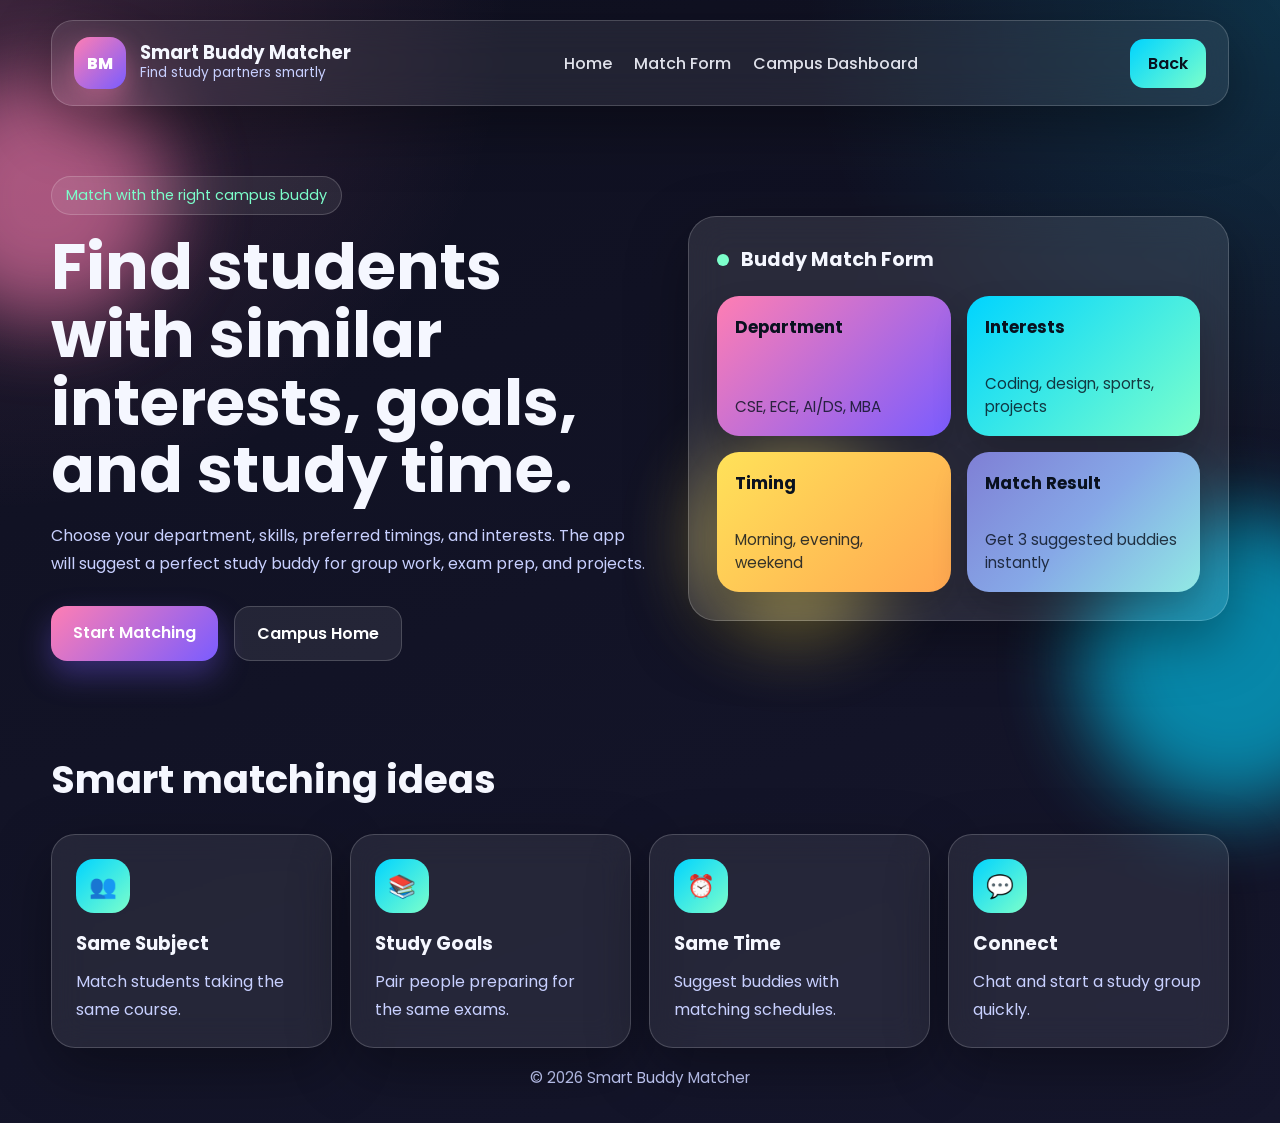
==== buddy.html @ 68c0db06 "Create buddy.html" ====
<!DOCTYPE html>
<html lang="en">
<head>
  <meta charset="UTF-8" />
  <meta name="viewport" content="width=device-width, initial-scale=1.0" />
  <title>Smart Buddy Matcher</title>
  <link rel="preconnect" href="https://fonts.googleapis.com">
  <link rel="preconnect" href="https://fonts.gstatic.com" crossorigin>
  <link href="https://fonts.googleapis.com/css2?family=Poppins:wght@300;400;500;600;700;800&display=swap" rel="stylesheet">
  <link rel="stylesheet" href="style.css" />
</head>
<body>
  <div class="bg-shape shape1"></div>
  <div class="bg-shape shape2"></div>
  <div class="bg-shape shape3"></div>

  <header class="navbar">
    <div class="logo">
      <div class="logo-badge">BM</div>
      <div>
        <h1>Smart Buddy Matcher</h1>
        <p>Find study partners smartly</p>
      </div>
    </div>

    <nav class="nav-links">
      <a href="index.html">Home</a>
      <a href="#form">Match Form</a>
      <a href="index.html">Campus Dashboard</a>
    </nav>

    <a class="cta-btn" href="index.html">Back</a>
  </header>

  <main class="hero">
    <section class="hero-content">
      <span class="tag">Match with the right campus buddy</span>
      <h2>Find students with similar interests, goals, and study time.</h2>
      <p>
        Choose your department, skills, preferred timings, and interests. The app will suggest
        a perfect study buddy for group work, exam prep, and projects.
      </p>

      <div class="hero-actions">
        <a href="#form" class="primary-btn">Start Matching</a>
        <a href="index.html" class="secondary-btn">Campus Home</a>
      </div>
    </section>

    <section class="hero-visual">
      <div class="glass-card main-card">
        <div class="card-top">
          <span class="pulse"></span>
          <h3>Buddy Match Form</h3>
        </div>

        <div class="dashboard-grid" id="form">
          <div class="mini-card accent1">
            <h4>Department</h4>
            <p>CSE, ECE, AI/DS, MBA</p>
          </div>
          <div class="mini-card accent2">
            <h4>Interests</h4>
            <p>Coding, design, sports, projects</p>
          </div>
          <div class="mini-card accent3">
            <h4>Timing</h4>
            <p>Morning, evening, weekend</p>
          </div>
          <div class="mini-card accent4">
            <h4>Match Result</h4>
            <p>Get 3 suggested buddies instantly</p>
          </div>
        </div>
      </div>
    </section>
  </main>

  <section class="features">
    <h2>Smart matching ideas</h2>
    <div class="feature-grid">
      <div class="feature-card">
        <div class="icon">👥</div>
        <h3>Same Subject</h3>
        <p>Match students taking the same course.</p>
      </div>
      <div class="feature-card">
        <div class="icon">📚</div>
        <h3>Study Goals</h3>
        <p>Pair people preparing for the same exams.</p>
      </div>
      <div class="feature-card">
        <div class="icon">⏰</div>
        <h3>Same Time</h3>
        <p>Suggest buddies with matching schedules.</p>
      </div>
      <div class="feature-card">
        <div class="icon">💬</div>
        <h3>Connect</h3>
        <p>Chat and start a study group quickly.</p>
      </div>
    </div>
  </section>

  <footer>
    <p>© 2026 Smart Buddy Matcher</p>
  </footer>

  <script src="script.js"></script>
</body>
</html>
---- style.css ----
:root {
  --bg1: #0f1020;
  --bg2: #15162c;
  --text: #f5f7ff;
  --muted: #c8d0ff;
  --card: rgba(255, 255, 255, 0.12);
  --border: rgba(255, 255, 255, 0.18);
  --shadow: 0 20px 60px rgba(0, 0, 0, 0.35);
  --grad1: linear-gradient(135deg, #ff7eb3, #7a5cff);
  --grad2: linear-gradient(135deg, #00d4ff, #7cffcb);
  --grad3: linear-gradient(135deg, #ffe259, #ffa751);
  --grad4: linear-gradient(135deg, #7f7fd5, #86a8e7, #91eae4);
}

* {
  margin: 0;
  padding: 0;
  box-sizing: border-box;
  font-family: 'Poppins', sans-serif;
}

html {
  scroll-behavior: smooth;
}

body {
  min-height: 100vh;
  background:
    radial-gradient(circle at top left, rgba(255, 126, 179, 0.18), transparent 30%),
    radial-gradient(circle at top right, rgba(0, 212, 255, 0.16), transparent 28%),
    linear-gradient(160deg, var(--bg1), var(--bg2));
  color: var(--text);
  overflow-x: hidden;
}

.bg-shape {
  position: fixed;
  border-radius: 50%;
  filter: blur(40px);
  opacity: 0.6;
  z-index: -1;
  animation: float 8s ease-in-out infinite;
}

.shape1 {
  width: 250px;
  height: 250px;
  background: #ff7eb3;
  top: 8%;
  left: -80px;
}

.shape2 {
  width: 300px;
  height: 300px;
  background: #00d4ff;
  bottom: 10%;
  right: -100px;
  animation-delay: 2s;
}

.shape3 {
  width: 180px;
  height: 180px;
  background: #ffe259;
  top: 50%;
  left: 55%;
  animation-delay: 4s;
}

.navbar {
  width: min(1200px, 92%);
  margin: 20px auto 0;
  padding: 16px 22px;
  display: flex;
  align-items: center;
  justify-content: space-between;
  gap: 20px;
  background: rgba(255, 255, 255, 0.08);
  border: 1px solid var(--border);
  border-radius: 22px;
  backdrop-filter: blur(18px);
  box-shadow: var(--shadow);
}

.logo {
  display: flex;
  align-items: center;
  gap: 14px;
}

.logo-badge {
  width: 52px;
  height: 52px;
  display: grid;
  place-items: center;
  border-radius: 16px;
  background: var(--grad1);
  color: white;
  font-weight: 800;
  box-shadow: 0 10px 25px rgba(255, 126, 179, 0.35);
}

.logo h1 {
  font-size: 1.15rem;
  line-height: 1.1;
}

.logo p {
  font-size: 0.85rem;
  color: var(--muted);
}

.nav-links {
  display: flex;
  gap: 22px;
  flex-wrap: wrap;
}

.nav-links a {
  color: var(--text);
  text-decoration: none;
  font-weight: 500;
  opacity: 0.9;
}

.nav-links a:hover {
  opacity: 1;
  color: #7cffcb;
}

.cta-btn, .primary-btn, .secondary-btn {
  border: none;
  outline: none;
  cursor: pointer;
  text-decoration: none;
  transition: 0.3s ease;
  font-weight: 600;
}

.cta-btn {
  padding: 12px 18px;
  border-radius: 14px;
  background: var(--grad2);
  color: #09111f;
}

.hero {
  width: min(1200px, 92%);
  margin: 70px auto 0;
  display: grid;
  grid-template-columns: 1.05fr 0.95fr;
  gap: 40px;
  align-items: center;
}

.tag {
  display: inline-block;
  padding: 8px 14px;
  border-radius: 999px;
  background: rgba(255, 255, 255, 0.08);
  border: 1px solid var(--border);
  color: #7cffcb;
  font-size: 0.9rem;
  margin-bottom: 18px;
}

.hero-content h2 {
  font-size: clamp(2.3rem, 5vw, 4.4rem);
  line-height: 1.06;
  margin-bottom: 18px;
}

.hero-content p {
  color: var(--muted);
  max-width: 620px;
  line-height: 1.75;
  margin-bottom: 28px;
}

.hero-actions {
  display: flex;
  gap: 16px;
  flex-wrap: wrap;
}

.primary-btn, .secondary-btn {
  padding: 14px 22px;
  border-radius: 16px;
}

.primary-btn {
  background: var(--grad1);
  color: white;
  box-shadow: 0 14px 30px rgba(122, 92, 255, 0.35);
}

.secondary-btn {
  background: rgba(255, 255, 255, 0.08);
  border: 1px solid var(--border);
  color: white;
}

.primary-btn:hover, .secondary-btn:hover, .cta-btn:hover {
  transform: translateY(-2px) scale(1.02);
}

.stats {
  display: flex;
  gap: 16px;
  flex-wrap: wrap;
  margin-top: 34px;
}

.stat-card {
  min-width: 140px;
  padding: 18px;
  border-radius: 18px;
  background: rgba(255, 255, 255, 0.09);
  border: 1px solid var(--border);
  backdrop-filter: blur(16px);
}

.stat-card h3 {
  font-size: 1.5rem;
  margin-bottom: 4px;
}

.stat-card p {
  margin: 0;
  color: var(--muted);
}

.glass-card {
  background: rgba(255, 255, 255, 0.1);
  border: 1px solid var(--border);
  backdrop-filter: blur(18px);
  box-shadow: var(--shadow);
  border-radius: 28px;
}

.main-card {
  padding: 28px;
  position: relative;
  overflow: hidden;
}

.card-top {
  display: flex;
  align-items: center;
  gap: 12px;
  margin-bottom: 22px;
}

.pulse {
  width: 12px;
  height: 12px;
  border-radius: 50%;
  background: #7cffcb;
  box-shadow: 0 0 0 0 rgba(124, 255, 203, 0.7);
  animation: pulse 1.8s infinite;
}

.card-top h3 {
  font-size: 1.2rem;
}

.dashboard-grid {
  display: grid;
  grid-template-columns: repeat(2, 1fr);
  gap: 16px;
}

.mini-card {
  min-height: 140px;
  padding: 18px;
  border-radius: 22px;
  color: #09111f;
  display: flex;
  flex-direction: column;
  justify-content: space-between;
  box-shadow: 0 18px 35px rgba(0, 0, 0, 0.2);
  transition: transform 0.3s ease;
}

.mini-card:hover {
  transform: translateY(-5px);
}

.mini-card h4 {
  font-size: 1.05rem;
}

.mini-card p {
  color: rgba(9, 17, 31, 0.82);
  font-size: 0.95rem;
}

.accent1 { background: var(--grad1); }
.accent2 { background: var(--grad2); }
.accent3 { background: var(--grad3); }
.accent4 { background: var(--grad4); }

.features {
  width: min(1200px, 92%);
  margin: 90px auto 0;
}

.features h2, .about h2 {
  font-size: clamp(1.8rem, 3vw, 2.8rem);
  margin-bottom: 26px;
}

.feature-grid {
  display: grid;
  grid-template-columns: repeat(4, 1fr);
  gap: 18px;
}

.feature-card {
  padding: 24px;
  border-radius: 24px;
  background: rgba(255, 255, 255, 0.08);
  border: 1px solid var(--border);
  backdrop-filter: blur(16px);
  box-shadow: var(--shadow);
  transition: 0.3s ease;
}

.feature-card:hover {
  transform: translateY(-6px);
  background: rgba(255, 255, 255, 0.12);
}

.icon {
  width: 54px;
  height: 54px;
  display: grid;
  place-items: center;
  border-radius: 18px;
  background: var(--grad2);
  font-size: 1.4rem;
  margin-bottom: 16px;
}

.feature-card h3 {
  margin-bottom: 10px;
}

.feature-card p {
  color: var(--muted);
  line-height: 1.7;
}

.about {
  width: min(1200px, 92%);
  margin: 90px auto 70px;
}

.about-card {
  padding: 34px;
}

.about-card p {
  color: var(--muted);
  margin: 14px 0 24px;
  max-width: 700px;
  line-height: 1.8;
}

footer {
  text-align: center;
  padding: 18px 20px 34px;
  color: var(--muted);
  font-size: 0.95rem;
}

@keyframes float {
  0%, 100% { transform: translateY(0px) translateX(0px); }
  50% { transform: translateY(-18px) translateX(10px); }
}

@keyframes pulse {
  0% { box-shadow: 0 0 0 0 rgba(124, 255, 203, 0.7); }
  70% { box-shadow: 0 0 0 18px rgba(124, 255, 203, 0); }
  100% { box-shadow: 0 0 0 0 rgba(124, 255, 203, 0); }
}

@media (max-width: 980px) {
  .hero, .feature-grid {
    grid-template-columns: 1fr;
  }

  .navbar {
    flex-wrap: wrap;
  }

  .nav-links {
    width: 100%;
    justify-content: center;
  }
}

@media (max-width: 640px) {
  .hero {
    margin-top: 45px;
  }

  .dashboard-grid {
    grid-template-columns: 1fr;
  }

  .stats {
    flex-direction: column;
  }

  .feature-card, .about-card, .main-card {
    padding: 20px;
  }
}
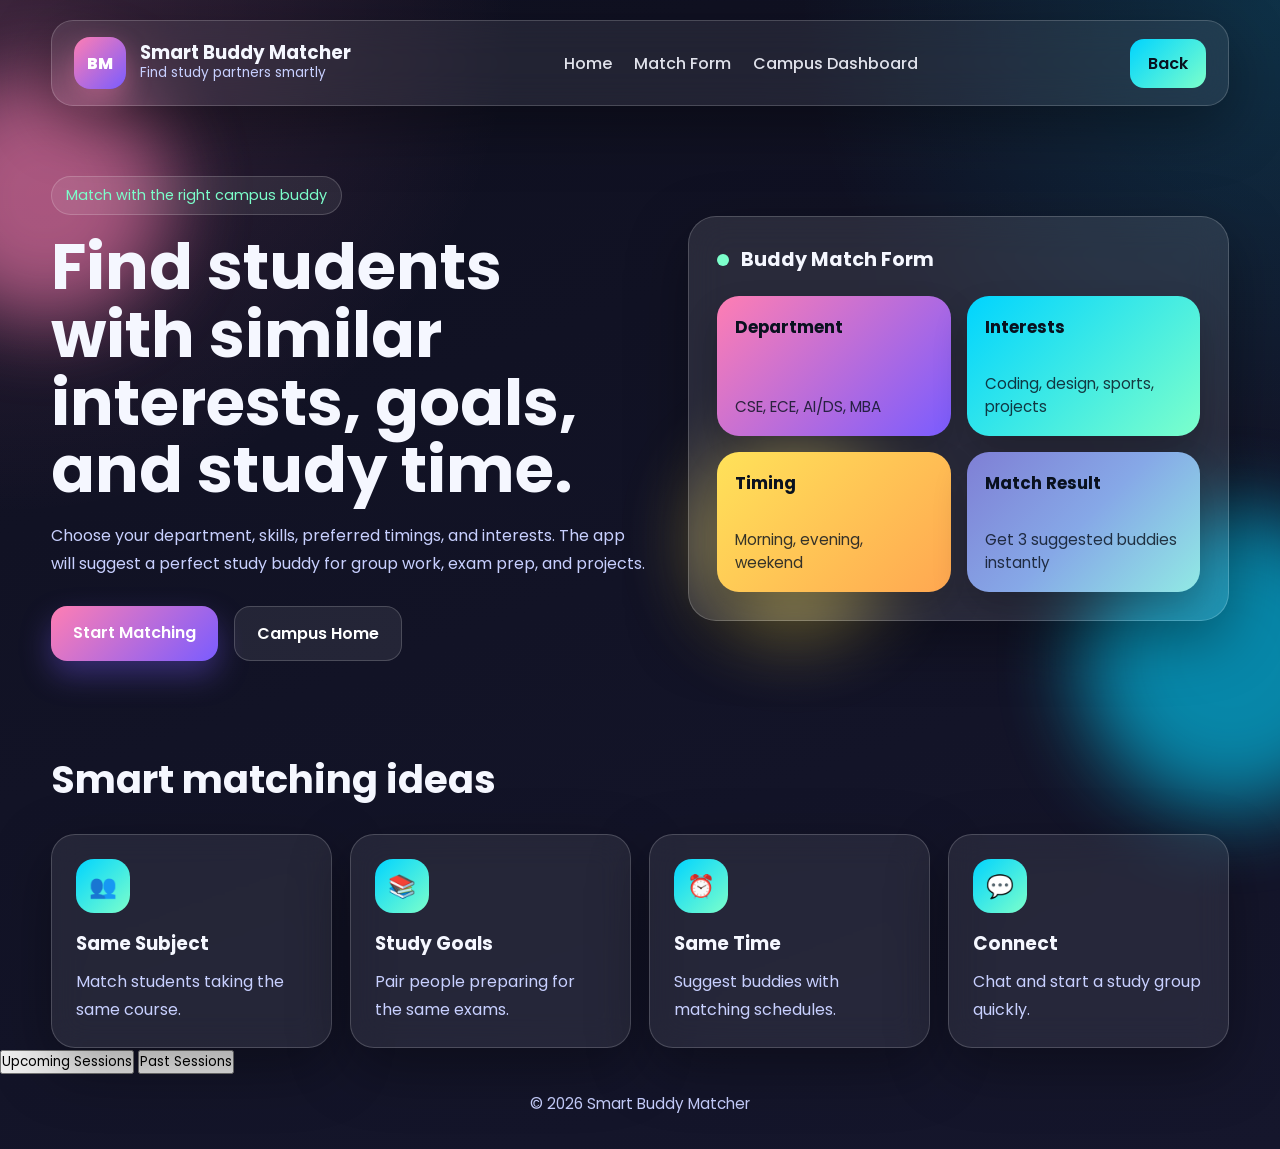
==== commit cd9d2d66: "Update buddy.html" ====
--- a/buddy.html
+++ b/buddy.html
@@ -101,6 +101,18 @@
       </div>
     </div>
   </section>
+  <div class="tabs">
+  <button class="tab active" data-tab="upcoming">Upcoming Sessions</button>
+  <button class="tab" data-tab="past">Past Sessions</button>
+</div>
+
+<div id="upcoming" class="tab-content active">
+  <!-- upcoming session cards -->
+</div>
+
+<div id="past" class="tab-content">
+  <!-- past session cards -->
+</div>
 
   <footer>
     <p>© 2026 Smart Buddy Matcher</p>
--- a/style.css
+++ b/style.css
@@ -199,6 +199,7 @@
   background: rgba(255, 255, 255, 0.08);
   border: 1px solid var(--border);
   color: white;
+  display: inline-block;
 }
 
 .primary-btn:hover, .secondary-btn:hover, .cta-btn:hover {
@@ -281,6 +282,7 @@
   justify-content: space-between;
   box-shadow: 0 18px 35px rgba(0, 0, 0, 0.2);
   transition: transform 0.3s ease;
+  text-decoration: none;
 }
 
 .mini-card:hover {
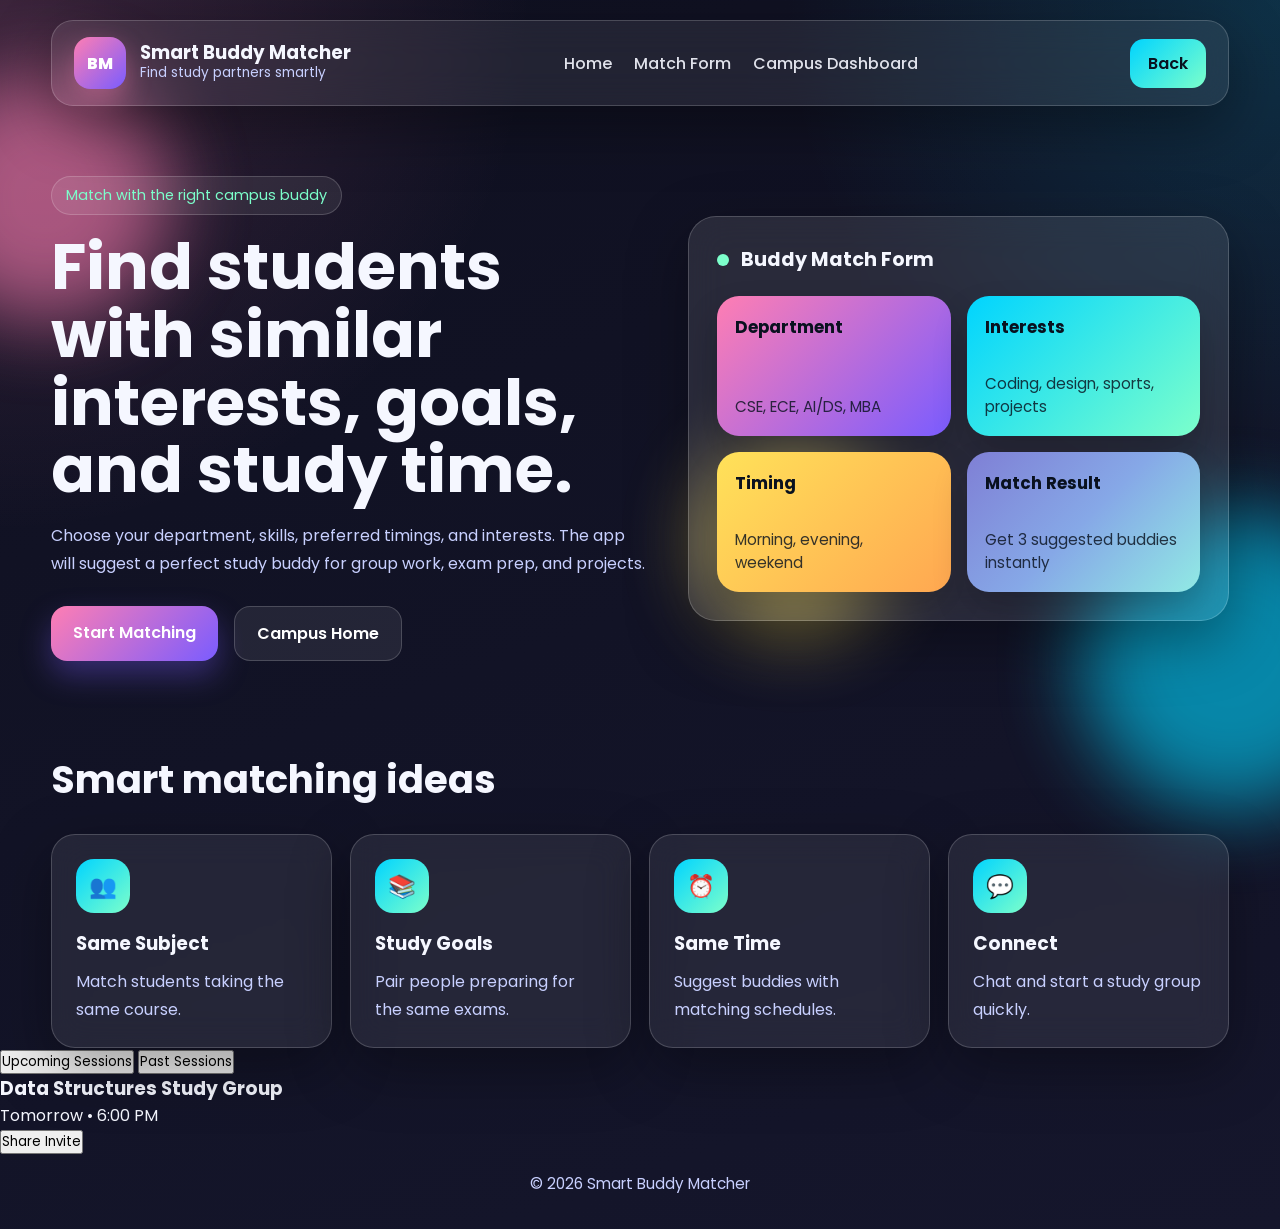
==== commit 901788bf: "Add session card for Data Structures Study Group" ====
--- a/buddy.html
+++ b/buddy.html
@@ -113,6 +113,13 @@
 <div id="past" class="tab-content">
   <!-- past session cards -->
 </div>
+  <div class="session-card">
+  <h3>Data Structures Study Group</h3>
+  <p>Tomorrow • 6:00 PM</p>
+  <button onclick="shareInvite('https://your-link-here.com/session1', 'Data Structures Study Group')">
+    Share Invite
+  </button>
+  </div>
 
   <footer>
     <p>© 2026 Smart Buddy Matcher</p>
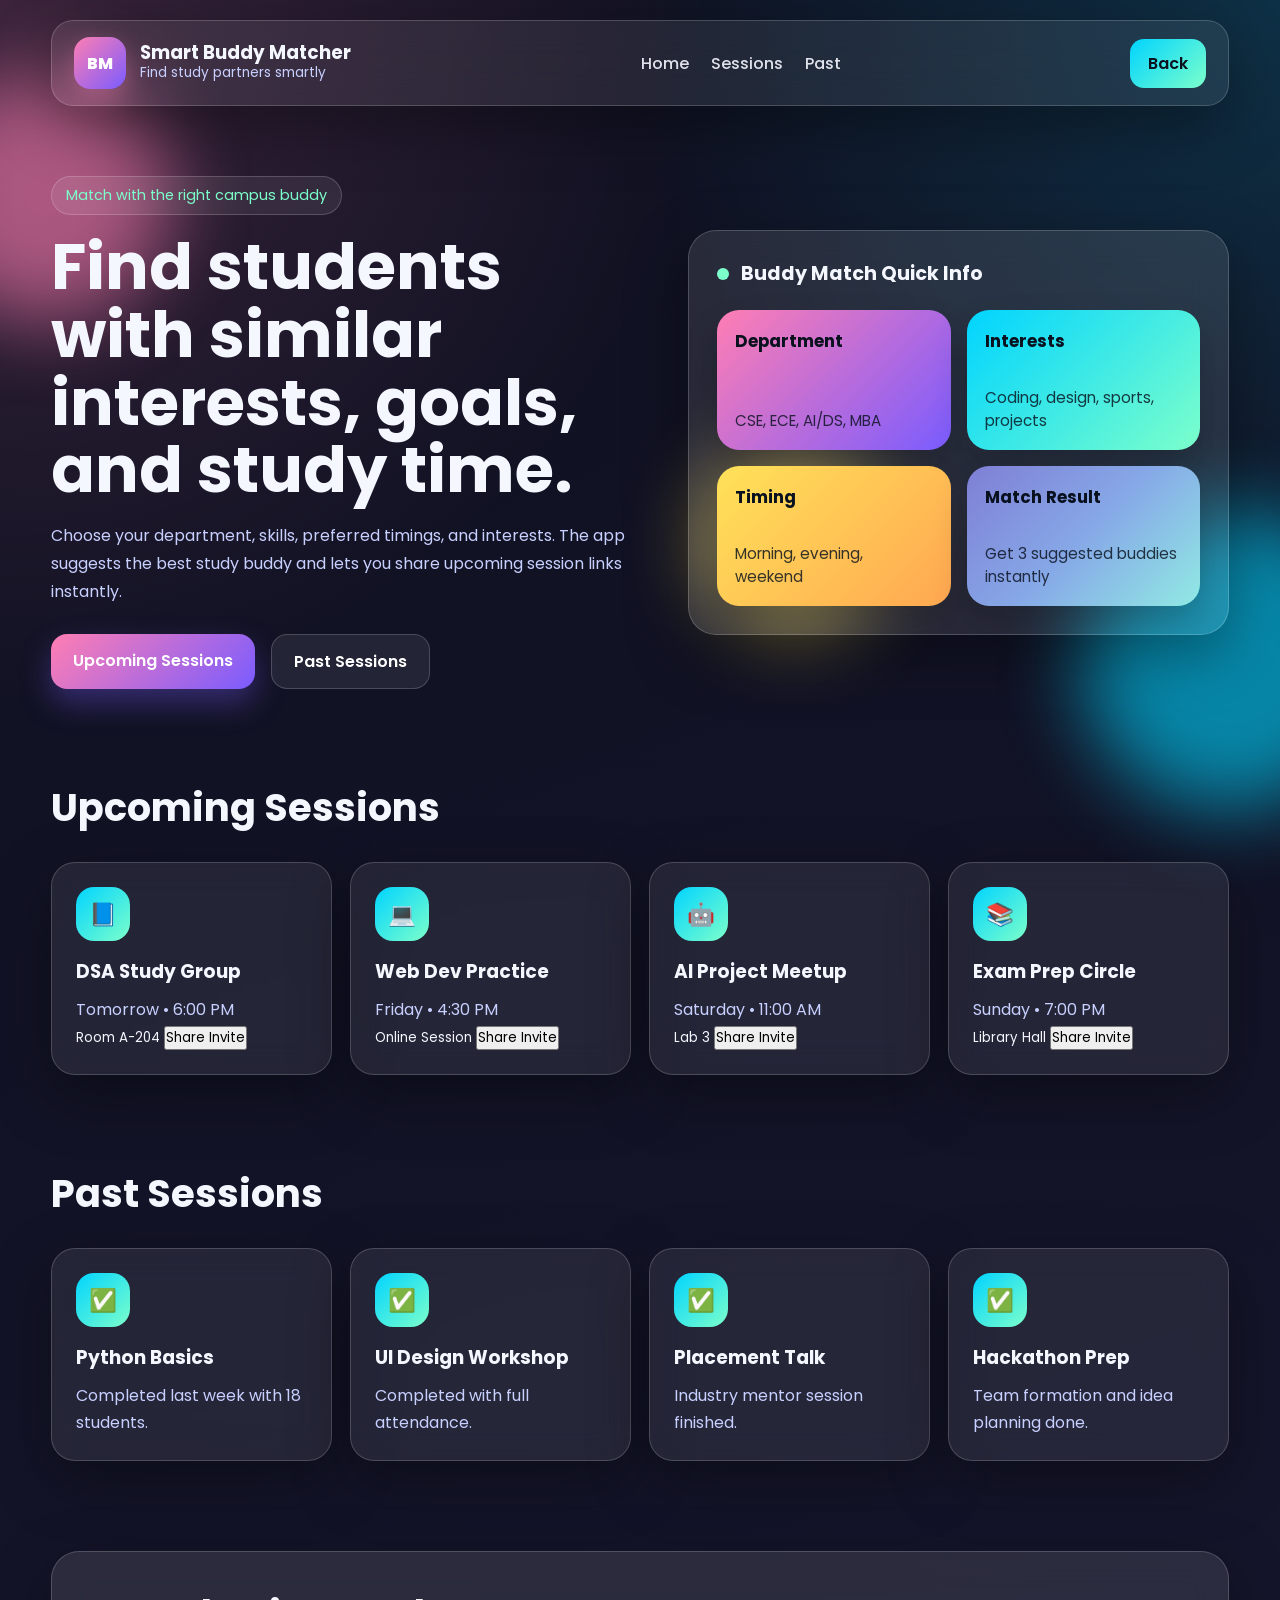
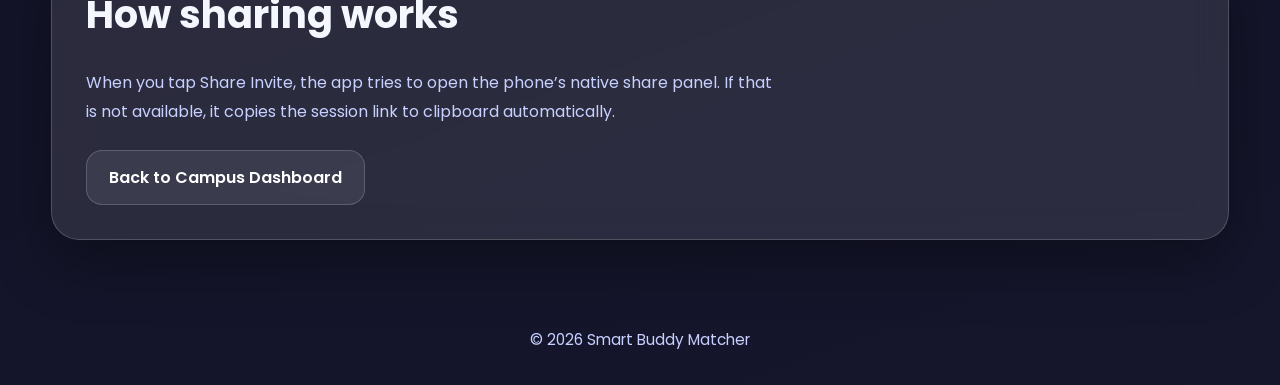
==== commit cd4a04aa: "Update buddy.html" ====
--- a/buddy.html
+++ b/buddy.html
@@ -25,8 +25,8 @@
 
     <nav class="nav-links">
       <a href="index.html">Home</a>
-      <a href="#form">Match Form</a>
-      <a href="index.html">Campus Dashboard</a>
+      <a href="#sessions">Sessions</a>
+      <a href="#past">Past</a>
     </nav>
 
     <a class="cta-btn" href="index.html">Back</a>
@@ -37,13 +37,13 @@
       <span class="tag">Match with the right campus buddy</span>
       <h2>Find students with similar interests, goals, and study time.</h2>
       <p>
-        Choose your department, skills, preferred timings, and interests. The app will suggest
-        a perfect study buddy for group work, exam prep, and projects.
+        Choose your department, skills, preferred timings, and interests. The app suggests
+        the best study buddy and lets you share upcoming session links instantly.
       </p>
 
       <div class="hero-actions">
-        <a href="#form" class="primary-btn">Start Matching</a>
-        <a href="index.html" class="secondary-btn">Campus Home</a>
+        <a href="#sessions" class="primary-btn">Upcoming Sessions</a>
+        <a href="#past" class="secondary-btn">Past Sessions</a>
       </div>
     </section>
 
@@ -51,10 +51,10 @@
       <div class="glass-card main-card">
         <div class="card-top">
           <span class="pulse"></span>
-          <h3>Buddy Match Form</h3>
+          <h3>Buddy Match Quick Info</h3>
         </div>
 
-        <div class="dashboard-grid" id="form">
+        <div class="dashboard-grid">
           <div class="mini-card accent1">
             <h4>Department</h4>
             <p>CSE, ECE, AI/DS, MBA</p>
@@ -76,55 +76,118 @@
     </section>
   </main>
 
-  <section class="features">
-    <h2>Smart matching ideas</h2>
+  <section class="features" id="sessions">
+    <h2>Upcoming Sessions</h2>
     <div class="feature-grid">
-      <div class="feature-card">
-        <div class="icon">👥</div>
-        <h3>Same Subject</h3>
-        <p>Match students taking the same course.</p>
+      <div class="feature-card session-card">
+        <div class="icon">📘</div>
+        <h3>DSA Study Group</h3>
+        <p>Tomorrow • 6:00 PM</p>
+        <small>Room A-204</small>
+        <button class="share-btn" onclick="shareInvite('https://example.com/dsa-study-group', 'DSA Study Group')">
+          Share Invite
+        </button>
       </div>
-      <div class="feature-card">
+
+      <div class="feature-card session-card">
+        <div class="icon">💻</div>
+        <h3>Web Dev Practice</h3>
+        <p>Friday • 4:30 PM</p>
+        <small>Online Session</small>
+        <button class="share-btn" onclick="shareInvite('https://example.com/web-dev-practice', 'Web Dev Practice')">
+          Share Invite
+        </button>
+      </div>
+
+      <div class="feature-card session-card">
+        <div class="icon">🤖</div>
+        <h3>AI Project Meetup</h3>
+        <p>Saturday • 11:00 AM</p>
+        <small>Lab 3</small>
+        <button class="share-btn" onclick="shareInvite('https://example.com/ai-project-meetup', 'AI Project Meetup')">
+          Share Invite
+        </button>
+      </div>
+
+      <div class="feature-card session-card">
         <div class="icon">📚</div>
-        <h3>Study Goals</h3>
-        <p>Pair people preparing for the same exams.</p>
-      </div>
-      <div class="feature-card">
-        <div class="icon">⏰</div>
-        <h3>Same Time</h3>
-        <p>Suggest buddies with matching schedules.</p>
-      </div>
-      <div class="feature-card">
-        <div class="icon">💬</div>
-        <h3>Connect</h3>
-        <p>Chat and start a study group quickly.</p>
+        <h3>Exam Prep Circle</h3>
+        <p>Sunday • 7:00 PM</p>
+        <small>Library Hall</small>
+        <button class="share-btn" onclick="shareInvite('https://example.com/exam-prep-circle', 'Exam Prep Circle')">
+          Share Invite
+        </button>
       </div>
     </div>
   </section>
-  <div class="tabs">
-  <button class="tab active" data-tab="upcoming">Upcoming Sessions</button>
-  <button class="tab" data-tab="past">Past Sessions</button>
-</div>
 
-<div id="upcoming" class="tab-content active">
-  <!-- upcoming session cards -->
-</div>
+  <section class="features" id="past">
+    <h2>Past Sessions</h2>
+    <div class="feature-grid">
+      <div class="feature-card">
+        <div class="icon">✅</div>
+        <h3>Python Basics</h3>
+        <p>Completed last week with 18 students.</p>
+      </div>
 
-<div id="past" class="tab-content">
-  <!-- past session cards -->
-</div>
-  <div class="session-card">
-  <h3>Data Structures Study Group</h3>
-  <p>Tomorrow • 6:00 PM</p>
-  <button onclick="shareInvite('https://your-link-here.com/session1', 'Data Structures Study Group')">
-    Share Invite
-  </button>
-  </div>
+      <div class="feature-card">
+        <div class="icon">✅</div>
+        <h3>UI Design Workshop</h3>
+        <p>Completed with full attendance.</p>
+      </div>
+
+      <div class="feature-card">
+        <div class="icon">✅</div>
+        <h3>Placement Talk</h3>
+        <p>Industry mentor session finished.</p>
+      </div>
+
+      <div class="feature-card">
+        <div class="icon">✅</div>
+        <h3>Hackathon Prep</h3>
+        <p>Team formation and idea planning done.</p>
+      </div>
+    </div>
+  </section>
+
+  <section class="about">
+    <div class="about-card glass-card">
+      <h2>How sharing works</h2>
+      <p>
+        When you tap Share Invite, the app tries to open the phone’s native share panel.
+        If that is not available, it copies the session link to clipboard automatically.
+      </p>
+      <a href="index.html" class="secondary-btn">Back to Campus Dashboard</a>
+    </div>
+  </section>
 
   <footer>
     <p>© 2026 Smart Buddy Matcher</p>
   </footer>
 
   <script src="script.js"></script>
+  <script>
+    async function shareInvite(link, title) {
+      try {
+        if (navigator.share) {
+          await navigator.share({
+            title: title,
+            text: `Join my session: ${title}`,
+            url: link
+          });
+        } else {
+          await navigator.clipboard.writeText(link);
+          alert("Link copied to clipboard");
+        }
+      } catch (err) {
+        try {
+          await navigator.clipboard.writeText(link);
+          alert("Link copied to clipboard");
+        } catch (e) {
+          alert("Copy failed. Link: " + link);
+        }
+      }
+    }
+  </script>
 </body>
 </html>
